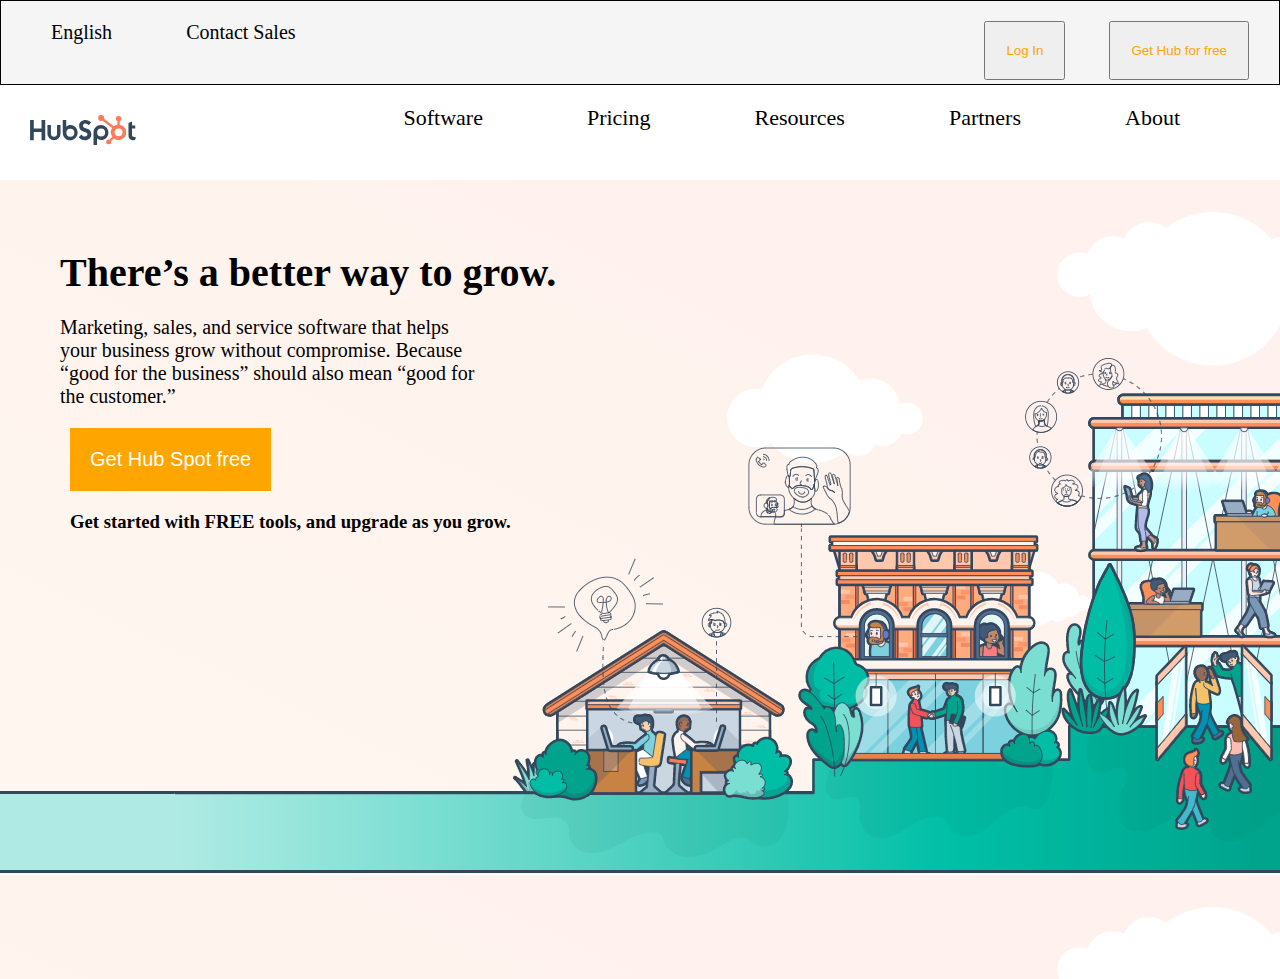
==== index.html @ 08f8e027 "inizio" ====
<!DOCTYPE html>
<html lang="en" dir="ltr">
  <head>
    <meta charset="utf-8">
    <title>Hubspot</title>
    <link rel="stylesheet" href="style.css">
  </head>
  <body>
    <nav>
      <div class="links">
        <a href="#">English</a>
        <a href="#">Contact Sales</a>
      </div>
      <div class="linkd">
        <button type="button" name="button">Log In</button>
        <button type="button" name="button">Get Hub for free</button>
      </div>
    </nav>
    <header>
      <div class="logos">
        <img src="img/logo.svg" alt="">
      </div>
      <div class="logod">
        <a href="#">Software</a>
        <a href="#">Pricing</a>
        <a href="#">Resources</a>
        <a href="#">Partners</a>
        <a href="#">About</a>
      </div>
    </header>
    <!-- fine header -->
    <!-- inizio parte centrale -->



    <section>


      <div class="rosa">
        <h1>There’s a better way to grow.</h1>
        <p>Marketing, sales, and service software that helps <br> your business grow without compromise. Because <br> “good for the business” should also mean “good for
          <br> the customer.”</p>
        <button type="button" name="button">Get Hub Spot free</button>
        <h3>Get started with FREE tools, and upgrade as you grow.</h3>
      </div>


    </section>




  </body>
</html>
---- style.css ----
/* Regole generali */
*{
  padding: 0;
  margin:0;
  box-sizing: border-box;
}

nav::after{
  content:"" ;
  display: table;
  clear: both;
}
nav{
  height: 85px;
  background-color: whitesmoke;
  border: 1px solid black;
}
.links{
  float: left;
  margin-top: 20px;

}
.links a{
  text-decoration: none;
  color: black;
  margin-right: 20px;
  padding-left: 50px;
  font-size: 20px;

}
.linkd{
  float: right;
  margin-top: 20px;
  margin-right: 30px;

}

.linkd button{
  color: orange;
  padding: 20px;
  margin-left: 40px;

}

/* parte  header */

header::after{
  content:"" ;
  display: table;
  clear: both;

}

.logos{
  float: left;
}
.logod{
  float: right;
  margin-top: 20px;
}

.logos img{
  margin-left: 30px;
  margin-top: 30px;
  margin-right: 50px;
  margin-bottom: 10px;
}
.logod a{
  margin-right: 30px;
  padding-right: 70px;
  text-decoration: none;
  color: black;
  font-size: 22px;
}
/* parte centrale */
section{
  background-image: url(img/jumbotron.png);
  height: 800px;
}

.rosa{
  margin-top: 20px;
  margin-left: 40px;
  padding-top: 50px;

}

.rosa h1{
  font-size: 40px;
  margin: 20px;
}
.rosa p{
  font-size: 20px;
  margin-left: 20px;
}
.rosa button{
  color: white;
  background-color: orange;
  border: none;
  font-size: 20px;
  margin-top: 20px;
  margin-left: 30px;
  padding: 20px;
}
.rosa h3{
  margin-left: 30px;
  margin-top: 20px;
}
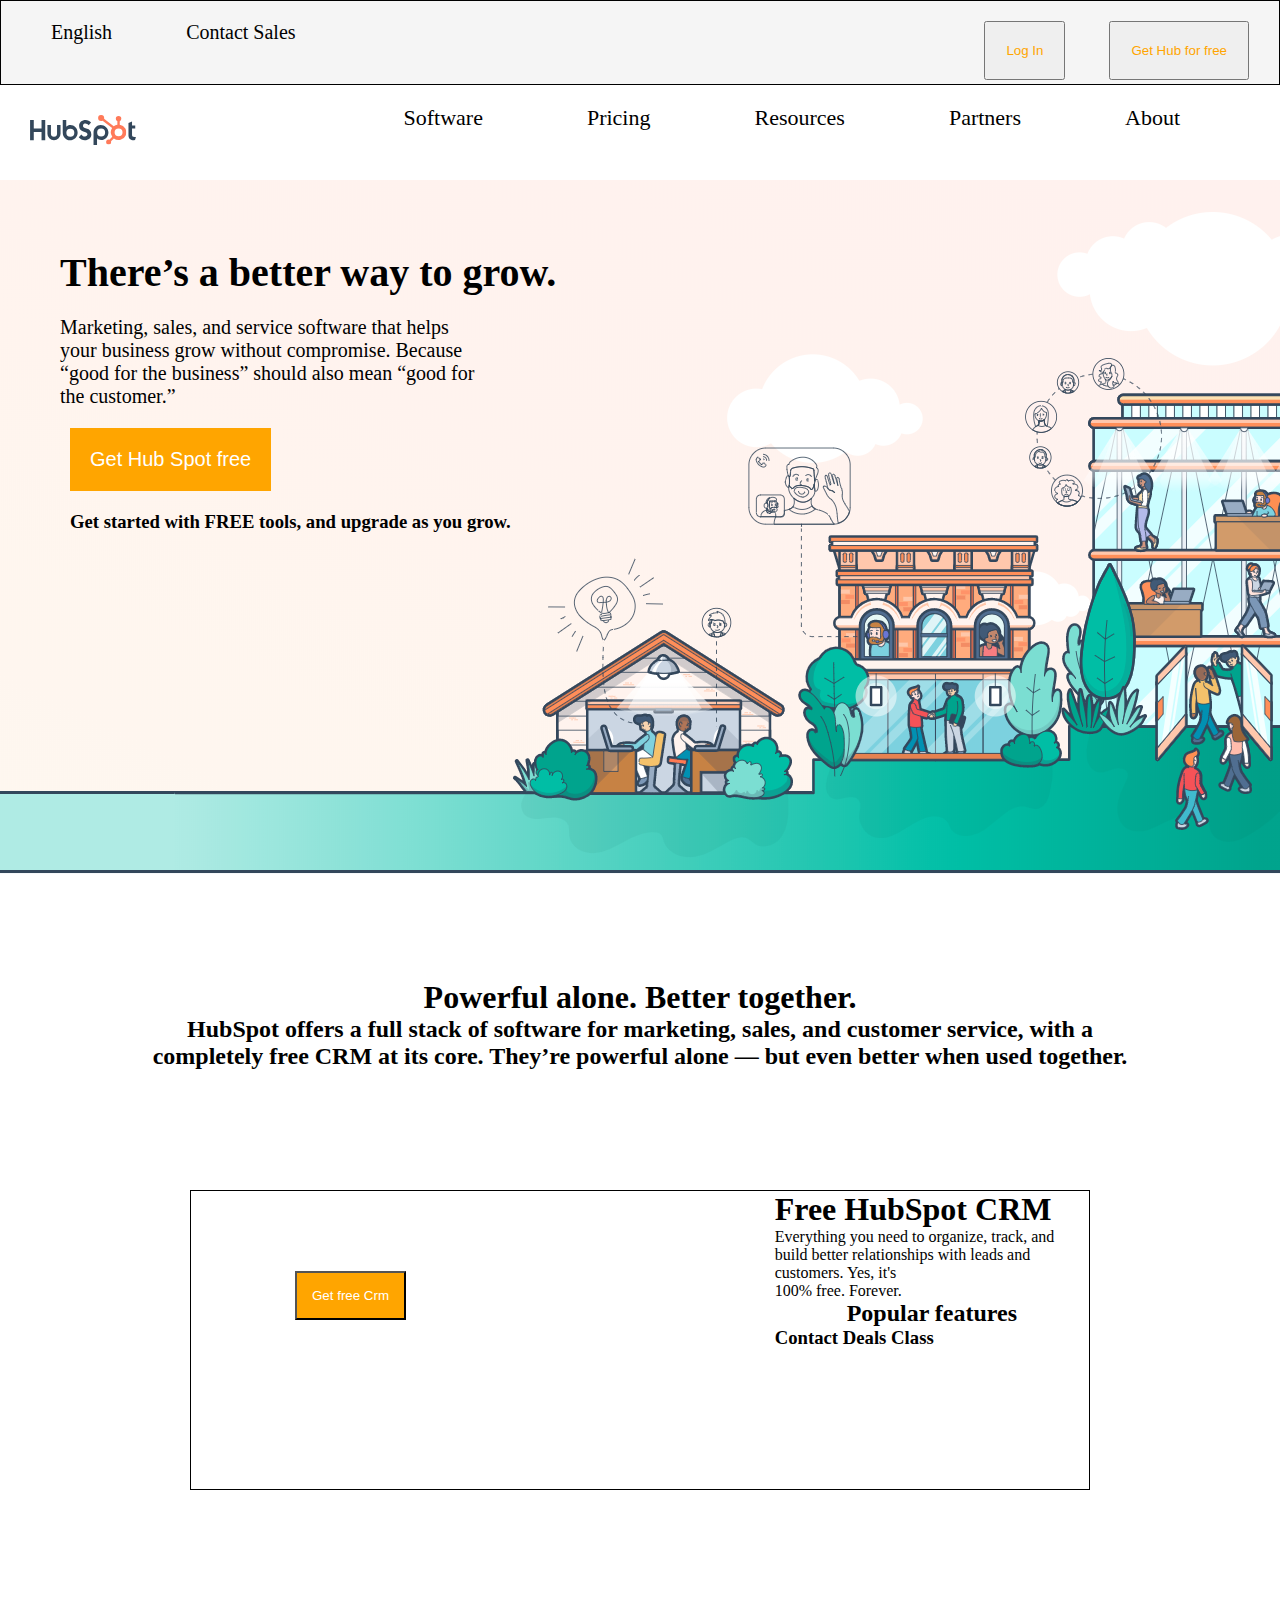
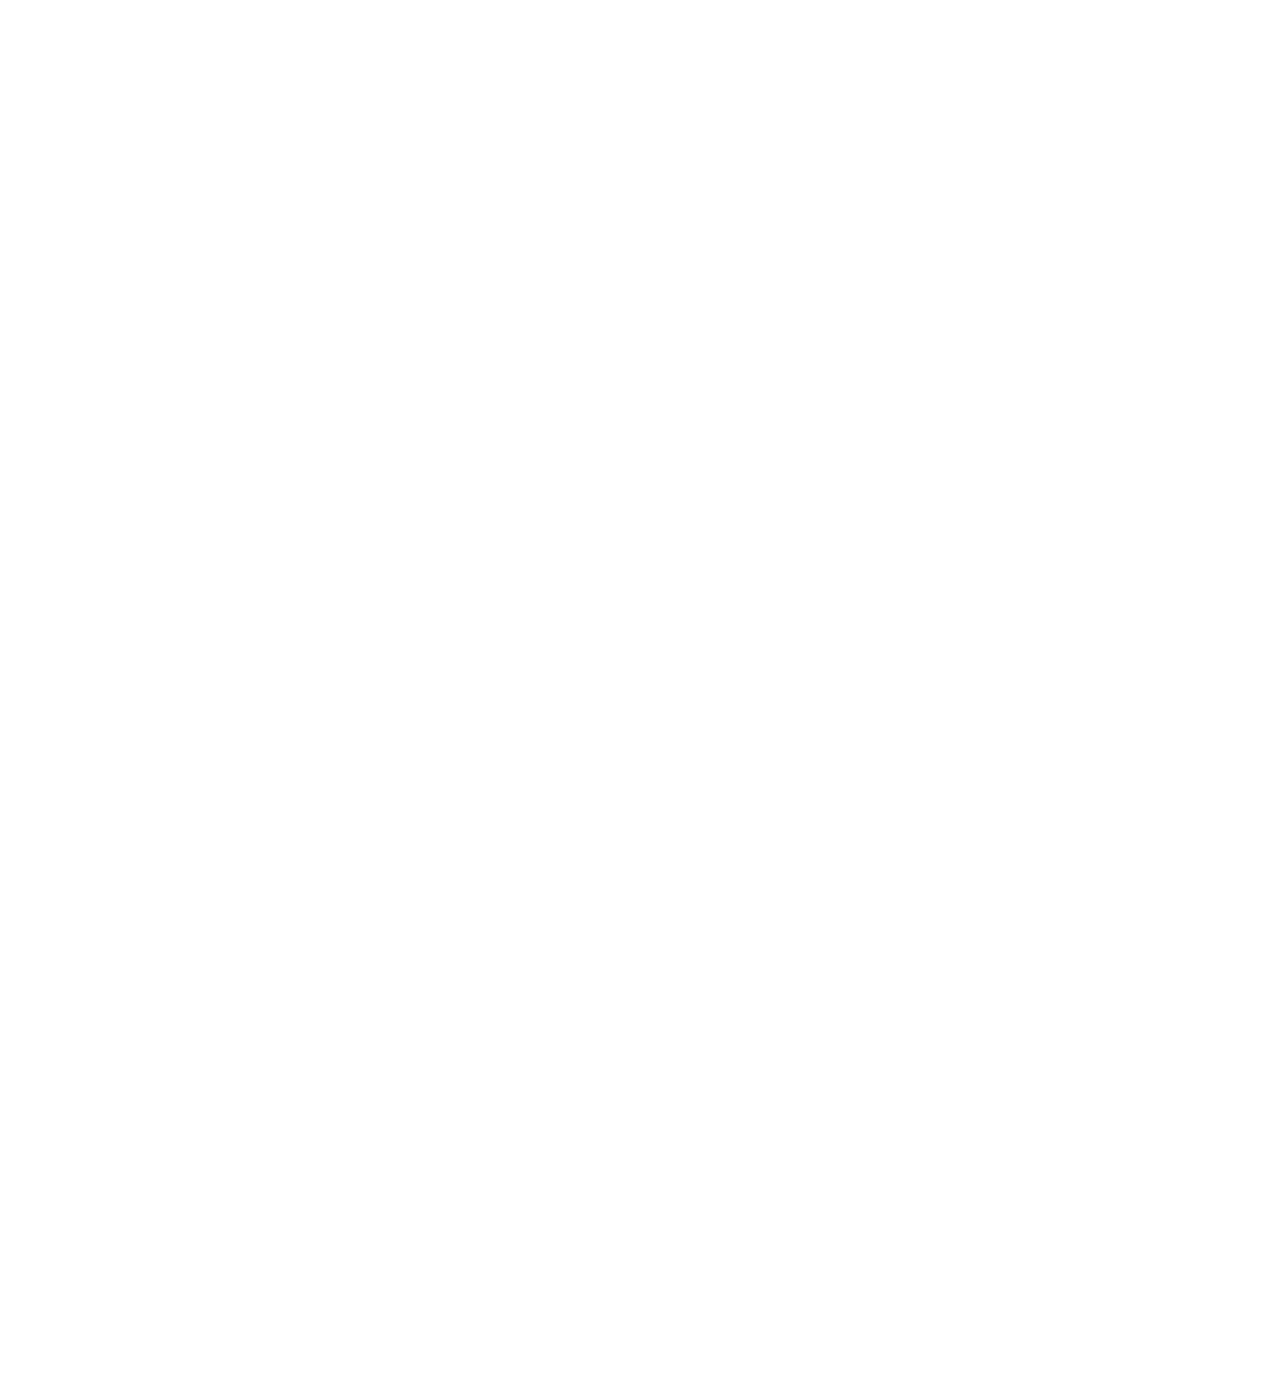
==== commit d7deda71: "metà" ====
--- a/index.html
+++ b/index.html
@@ -46,6 +46,27 @@
 
 
     </section>
+    <!-- immagine cubo -->
+    <main>
+      <div class="cubo">
+        <img src="img/rubik.png.lnk" alt="">
+        <h1>Powerful alone. Better together.</h1>
+        <h2>HubSpot offers a full stack of software for marketing, sales, and customer service, with a <br> completely free CRM at its core. They’re powerful alone — but even better when used together.</h2>
+      </div>
+      <div class="freehub">
+        <img src="img/libro.png.lnk" alt="">
+        <button type="button" name="button">Get free Crm</button>
+        <div class="crm">
+          <h1>Free HubSpot CRM</h1>
+          <p>Everything you need to organize, track, and build better relationships with leads and customers. Yes, it's <br> 100% free. Forever.</p>
+          <h2>Popular features</h2>
+          <h3>Contact <span>Deals</span> <span>Class</span> </h3>
+        </div>
+
+
+      </div>
+    </main>
+
 
 
 
--- a/style.css
+++ b/style.css
@@ -11,6 +11,7 @@
   clear: both;
 }
 nav{
+
   height: 85px;
   background-color: whitesmoke;
   border: 1px solid black;
@@ -76,6 +77,7 @@
 section{
   background-image: url(img/jumbotron.png);
   height: 800px;
+  background-repeat: no-repeat;
 }
 
 .rosa{
@@ -106,3 +108,51 @@
   margin-left: 30px;
   margin-top: 20px;
 }
+/* parte giocattolo */
+main{
+  height: 2000px;
+}
+
+.cubo img{
+  width: 200px;
+display: block;
+margin-left: auto;
+margin-right: auto;
+}
+.cubo h1,h2{
+  text-align: center;
+}
+/* freeee hub */
+.freehub{
+  height: 300px;
+  width: 900px;
+  border: 1px solid black;
+  margin-left: auto;
+  margin-right: auto;
+  display: block;
+  margin-top: 120px;
+}
+.freehub img{
+  width: 200px;
+  margin-left: 40px;
+  margin-top: 40px;
+
+}
+.bottone{
+
+padding: 30px;
+  color: white;
+  width: 30;
+}
+.freehub button{
+  margin-left: 60px;
+  padding: 15px;
+  background-color: orange;
+  color: white;
+  margin-top: 80px;
+}
+.crm{
+  float: right;
+  width: 35%;
+  margin-bottom: 100px;
+}
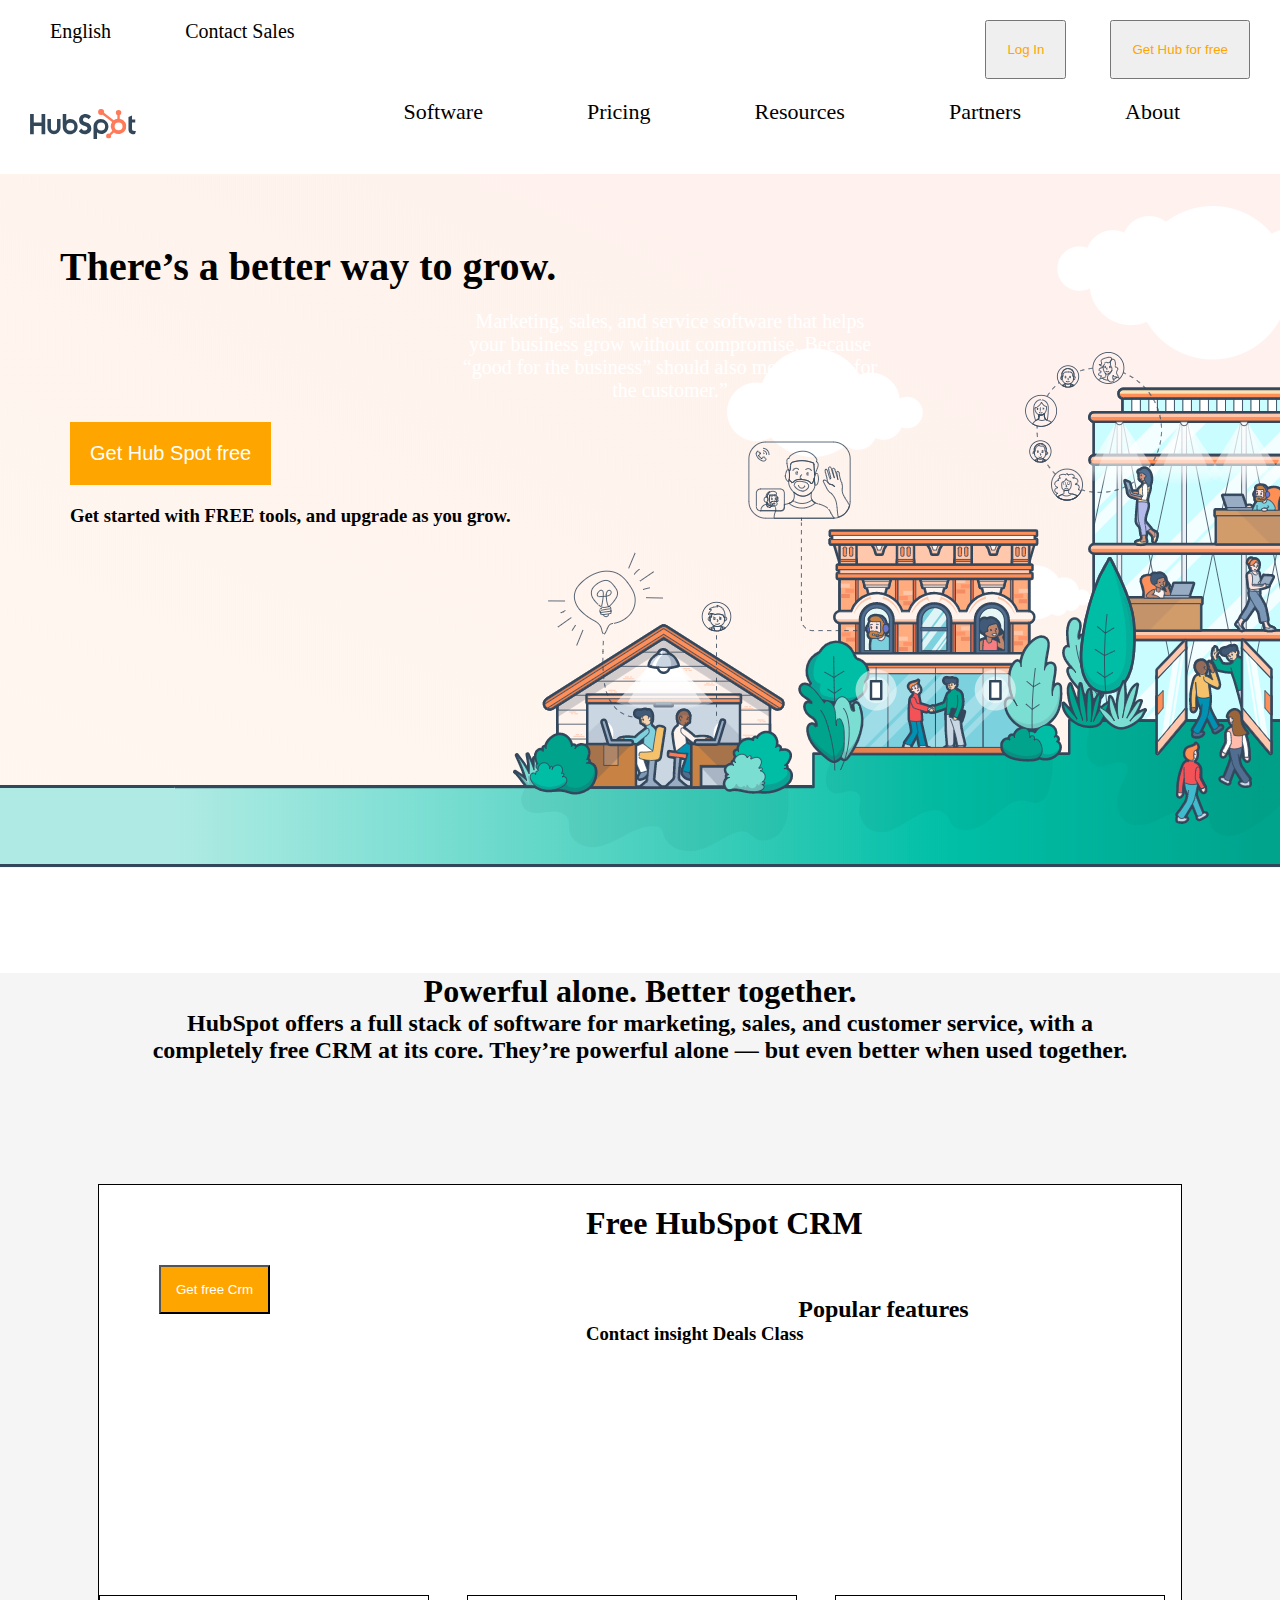
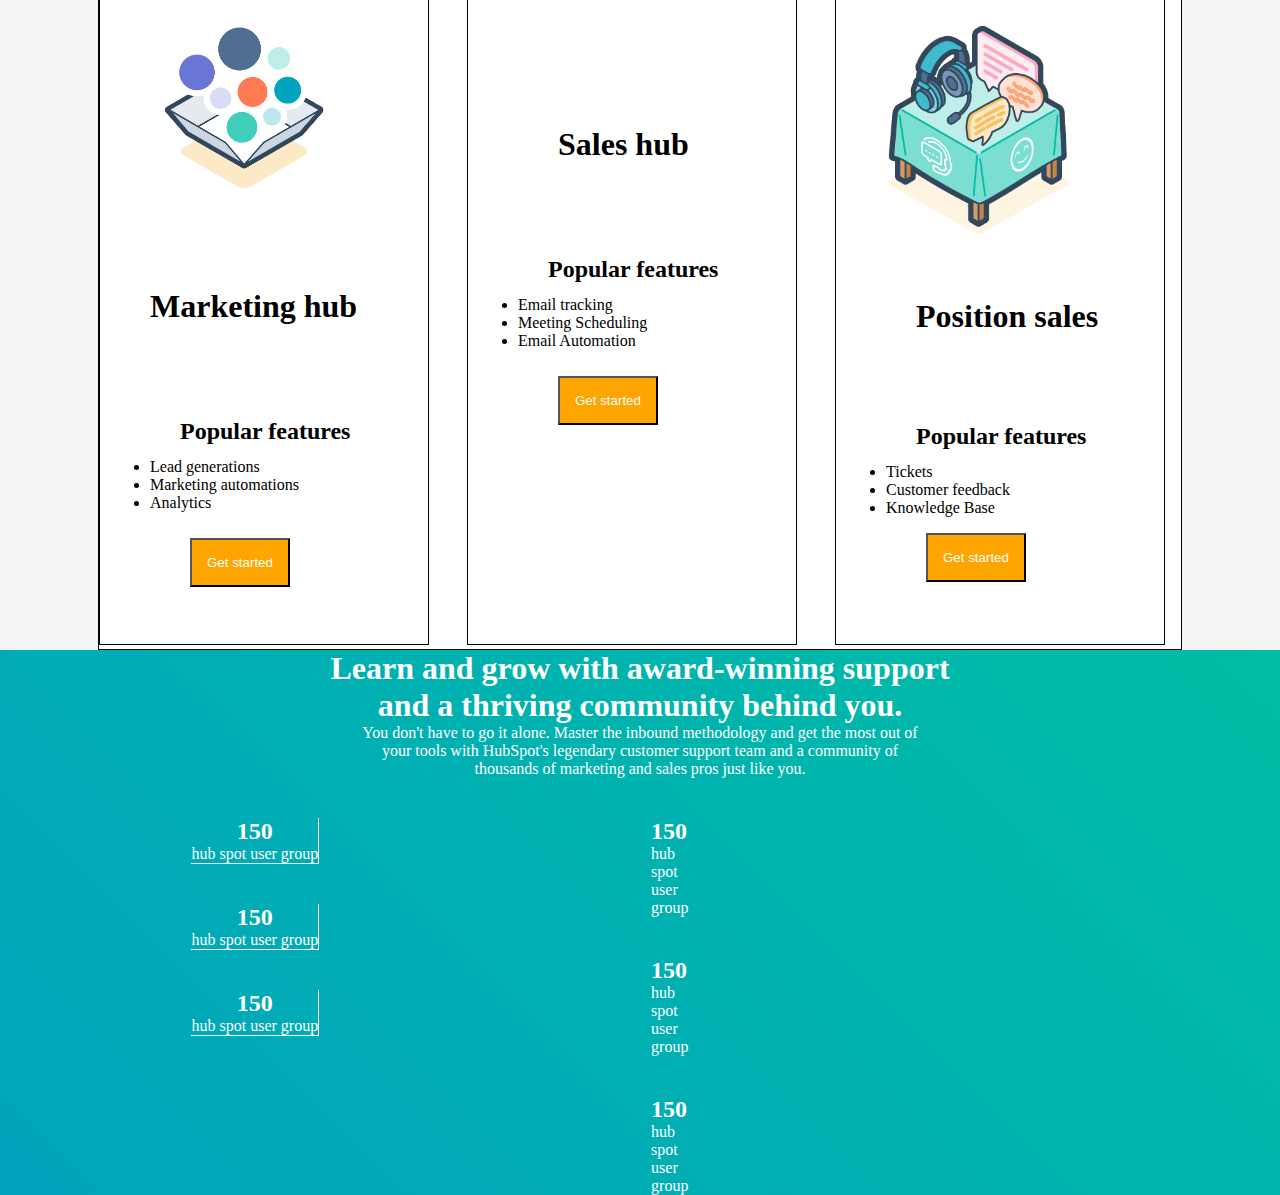
==== commit 22d6ba51: "metà" ====
--- a/index.html
+++ b/index.html
@@ -33,7 +33,7 @@
 
 
 
-    <section>
+    <section id="sfondo-grande">
 
 
       <div class="rosa">
@@ -53,19 +53,101 @@
         <h1>Powerful alone. Better together.</h1>
         <h2>HubSpot offers a full stack of software for marketing, sales, and customer service, with a <br> completely free CRM at its core. They’re powerful alone — but even better when used together.</h2>
       </div>
+      <!-- parte free hub -->
       <div class="freehub">
-        <img src="img/libro.png.lnk" alt="">
-        <button type="button" name="button">Get free Crm</button>
-        <div class="crm">
-          <h1>Free HubSpot CRM</h1>
-          <p>Everything you need to organize, track, and build better relationships with leads and customers. Yes, it's <br> 100% free. Forever.</p>
-          <h2>Popular features</h2>
-          <h3>Contact <span>Deals</span> <span>Class</span> </h3>
+        <div class="clearfix">
+          <div class="immbott">
+            <img src="img/libro.png.lnk" alt="">
+            <button type="button" name="button">Get free Crm</button>
+          </div>
+          <div class="crm">
+            <h1>Free HubSpot CRM</h1>
+            <p>Everything you need to organize, track, and build better relationships with leads and customers. Yes, it's <br> 100% free. Forever.</p>
+            <h2>Popular features</h2>
+            <h3>Contact insight <span>Deals</span> <span>Class</span> </h3>
+          </div>
         </div>
+        <!-- parte 3 colonne -->
+        <div id="colonne">
+          <div class="colonna1">
+            <img src="img/magia.png" alt="">
+            <h1>Marketing hub</h1>
+            <p>Marketing software to help you grow  <br>traffic, convert more visitors, and run  <br>complete inbound marketing campaigns <br> at scale.</p>
+            <h2>Popular features</h2>
+            <ul>
+              <li>Lead generations</li>
+              <li>Marketing automations</li>
+              <li>Analytics</li>
+            </ul>
+            <button type="button" name="button">Get started</button>
+          </div>
+          <div class="colonna2">
+            <img src="img/cartella.png" alt="">
+            <h1>Sales hub</h1>
+            <p>Time-saving sales software that helps  <br>you get deeper insights into prospects, <br> automate the tasks you hate, and close <br> more deals faster.</p>
+            <h2>Popular features</h2>
+            <ul>
+              <li>Email tracking</li>
+              <li>Meeting Scheduling</li>
+              <li>Email Automation</li>
+            </ul>
+            <button type="button" name="button">Get started</button>
+          </div>
+          <div class="colonna3">
+            <img src="img/tavolo.png" alt="">
+            <h1>Position sales</h1>
+            <p>Customer service software to help you <br> connect with customers, exceed  <br>expectations, and turn them into <br>promoters that grow your business.</p>
+            <h2>Popular features</h2>
+            <ul>
+              <li>Tickets</li>
+              <li>Customer feedback</li>
+              <li>Knowledge Base</li>
+            </ul>
+            <button type="button" name="button">Get started</button>
+
+          </div>
+        </div>
+      </div>
+    </main>
+    <main class="sezioneblu">
+      <div class="titolosezione">
+        <h1>Learn and grow with award-winning support <br> and a thriving community behind you.</h1>
+        <p>You don't have to go it alone. Master the inbound methodology and get the most out of  <br>your tools with HubSpot's legendary customer support team and a community of <br> thousands of marketing and sales pros just like you.
+</p>
+      </div>
+      <div class="wrapper">
+        <div class="board1">
+          <h2>150</h2>
+          <p>hub spot user group</p>
+        </div>
+        <div class="board1">
+          <h2>150</h2>
+          <p>hub spot user group</p>
+        </div>
+        <div class="board1">
+          <h2>150</h2>
+          <p>hub spot user group</p>
+        </div>
+        <div class="board2">
+          <h2>150</h2>
+          <p>hub spot user group</p>
+        </div>
+        <div class="board2">
+          <h2>150</h2>
+          <p>hub spot user group</p>
+        </div>
+        <div class="board2">
+          <h2>150</h2>
+          <p>hub spot user group</p>
+        </div>
+      </div>
 
 
-      </div>
+
     </main>
+
+
+
 
 
 
--- a/style.css
+++ b/style.css
@@ -10,11 +10,42 @@
   display: table;
   clear: both;
 }
+
+.clearfix::after {
+  content:"" ;
+  display: table;
+  clear: both;
+}
+.wrapper{
+  content:"" ;
+  display: table;
+  clear: both;
+}
+
+main{
+  background-color: whitesmoke;
+}
+.sezioneblu{
+  /*height: 600px;*/
+
+  background-image: linear-gradient(45deg,#00A4BD,#00BDA5);
+}
+
+.sezioneblu::after{
+  content:"" ;
+  display: table;
+  clear: both;
+}
+
+}
+}
+/* fine regole */
 nav{
 
   height: 85px;
   background-color: whitesmoke;
-  border: 1px solid black;
+  border :1px solid black;
+
 }
 .links{
   float: left;
@@ -28,6 +59,7 @@
   padding-left: 50px;
   font-size: 20px;
 
+
 }
 .linkd{
   float: right;
@@ -74,7 +106,7 @@
   font-size: 22px;
 }
 /* parte centrale */
-section{
+#sfondo-grande{
   background-image: url(img/jumbotron.png);
   height: 800px;
   background-repeat: no-repeat;
@@ -110,7 +142,7 @@
 }
 /* parte giocattolo */
 main{
-  height: 2000px;
+  /*height: 1550px;*/
 }
 
 .cubo img{
@@ -124,18 +156,29 @@
 }
 /* freeee hub */
 .freehub{
-  height: 300px;
-  width: 900px;
+
+  width: 1084px;
   border: 1px solid black;
   margin-left: auto;
   margin-right: auto;
   display: block;
   margin-top: 120px;
-}
+  background-color: white;
+}
+.freehub::after{
+  content:"" ;
+  display: table;
+  clear: both;
+}
+.immbott{
+  float: left;
+}
+
 .freehub img{
   width: 200px;
   margin-left: 40px;
-  margin-top: 40px;
+  margin-top: 10px;
+  display: block;
 
 }
 .bottone{
@@ -144,15 +187,194 @@
   color: white;
   width: 30;
 }
-.freehub button{
+.immbott button{
   margin-left: 60px;
   padding: 15px;
   background-color: orange;
   color: white;
-  margin-top: 80px;
+  margin-top: 70px;
 }
 .crm{
   float: right;
-  width: 35%;
+  width: 55%;
   margin-bottom: 100px;
-}
+  margin-top: 20px;
+}
+/* parte 3 colonne */
+#colonne{
+display: inline-block;
+
+}
+
+.colonna1{
+  width: 330px;
+  height: 650px;
+  border: 1px solid black;
+  margin-top: 150px;
+  display: inline-block;
+  background-color: white;
+
+
+}
+.colonna2{
+  width: 330px;
+  height: 650px;
+  border: 1px solid black;
+  margin-top: 150px;
+  display: inline-block;
+  margin-left: 34px;
+  background-color: white;
+}
+.colonna3{
+  width: 330px;
+  height: 650px;
+  border: 1px solid black;
+  margin-top: 150px;
+  display: inline-block;
+  margin-left: 34px;
+  background-color: white;
+}
+/* caratteristiche colonne */
+.colonna1 h1{
+  position: absolute;
+  margin-top: 100px;
+  margin-left: 50px;
+}
+.colonna1 p{
+  position: absolute;
+  margin-top: 140px;
+  margin-left: 50px;
+}
+.colonna1 h2{
+  position: absolute;
+  margin-top: 230px;
+  margin-left: 80px;
+}
+.colonna1 ul{
+  position: absolute;
+  margin-top: 270px;
+  margin-left: 50px;
+}
+.colonna1 button{
+  position: absolute;
+  margin-top: 350px;
+  color: white;
+  background-color: orange;
+  padding: 15px;
+  margin-left: 90px;
+}
+
+.colonna1 img{
+  position: relative;
+  display: block;
+  width: 200px;
+  margin-top: 30px;
+}
+/* caratteristiche colonna 2 */
+
+.colonna2 img{
+  position: relative;
+  display: block;
+  width: 200px;
+  margin-top: 30px;
+}
+.colonna2 h1{
+  position: absolute;
+  margin-top: 100px;
+  margin-left: 90px;
+}
+
+.colonna2 p{
+  position: absolute;
+  margin-top: 140px;
+  margin-left: 50px;
+}
+.colonna2 h2{
+  position: absolute;
+  margin-top: 230px;
+  margin-left: 50px;
+  margin-left: 80px;
+}
+.colonna2 ul{
+  position: absolute;
+  margin-top: 270px;
+  margin-left: 50px;
+}
+.colonna2 button{
+  position: absolute;
+  margin-top: 350px;
+  color: white;
+  background-color: orange;
+  padding: 15px;
+  margin-left: 90px;
+
+}
+
+/* caratteristiche colonna 3 */
+
+.colonna3 img{
+  position: relative;
+  display: block;
+  width: 200px;
+  margin-top: 30px;
+
+}
+
+.colonna3 h1{
+  position: absolute;
+  margin-top: 65px;
+  margin-left: 80px;
+}
+.colonna3 p{
+  position: absolute;
+  margin-top: 103px;
+  margin-left: 50px;
+}
+.colonna3 h2{
+  position: absolute;
+  margin-top: 190px;
+  margin-left: 50px;
+  margin-left: 80px;
+}
+.colonna3 ul{
+  position: absolute;
+  margin-top: 230px;
+  margin-left: 50px;
+}
+.colonna3 button{
+  position: absolute;
+  margin-top: 300px;
+  color: white;
+  background-color: orange;
+  padding: 15px;
+  margin-left: 90px;
+
+}
+
+
+/* fine colonne */
+/* inizio parte blu */
+
+.titolosezione h1,p{
+  color: white;
+text-align: center;
+
+}
+.wrapper{
+  
+}
+.board1{
+  float: left;
+  color: white;
+  margin-top: 40px;
+  margin-left: 50%;
+  border-right: 1px solid white;
+  border-bottom: 1px solid white;
+  }
+
+  .board2{
+    float: none;
+    color: white;
+    margin-top: 40px;
+    margin-left: 170%;
+  }
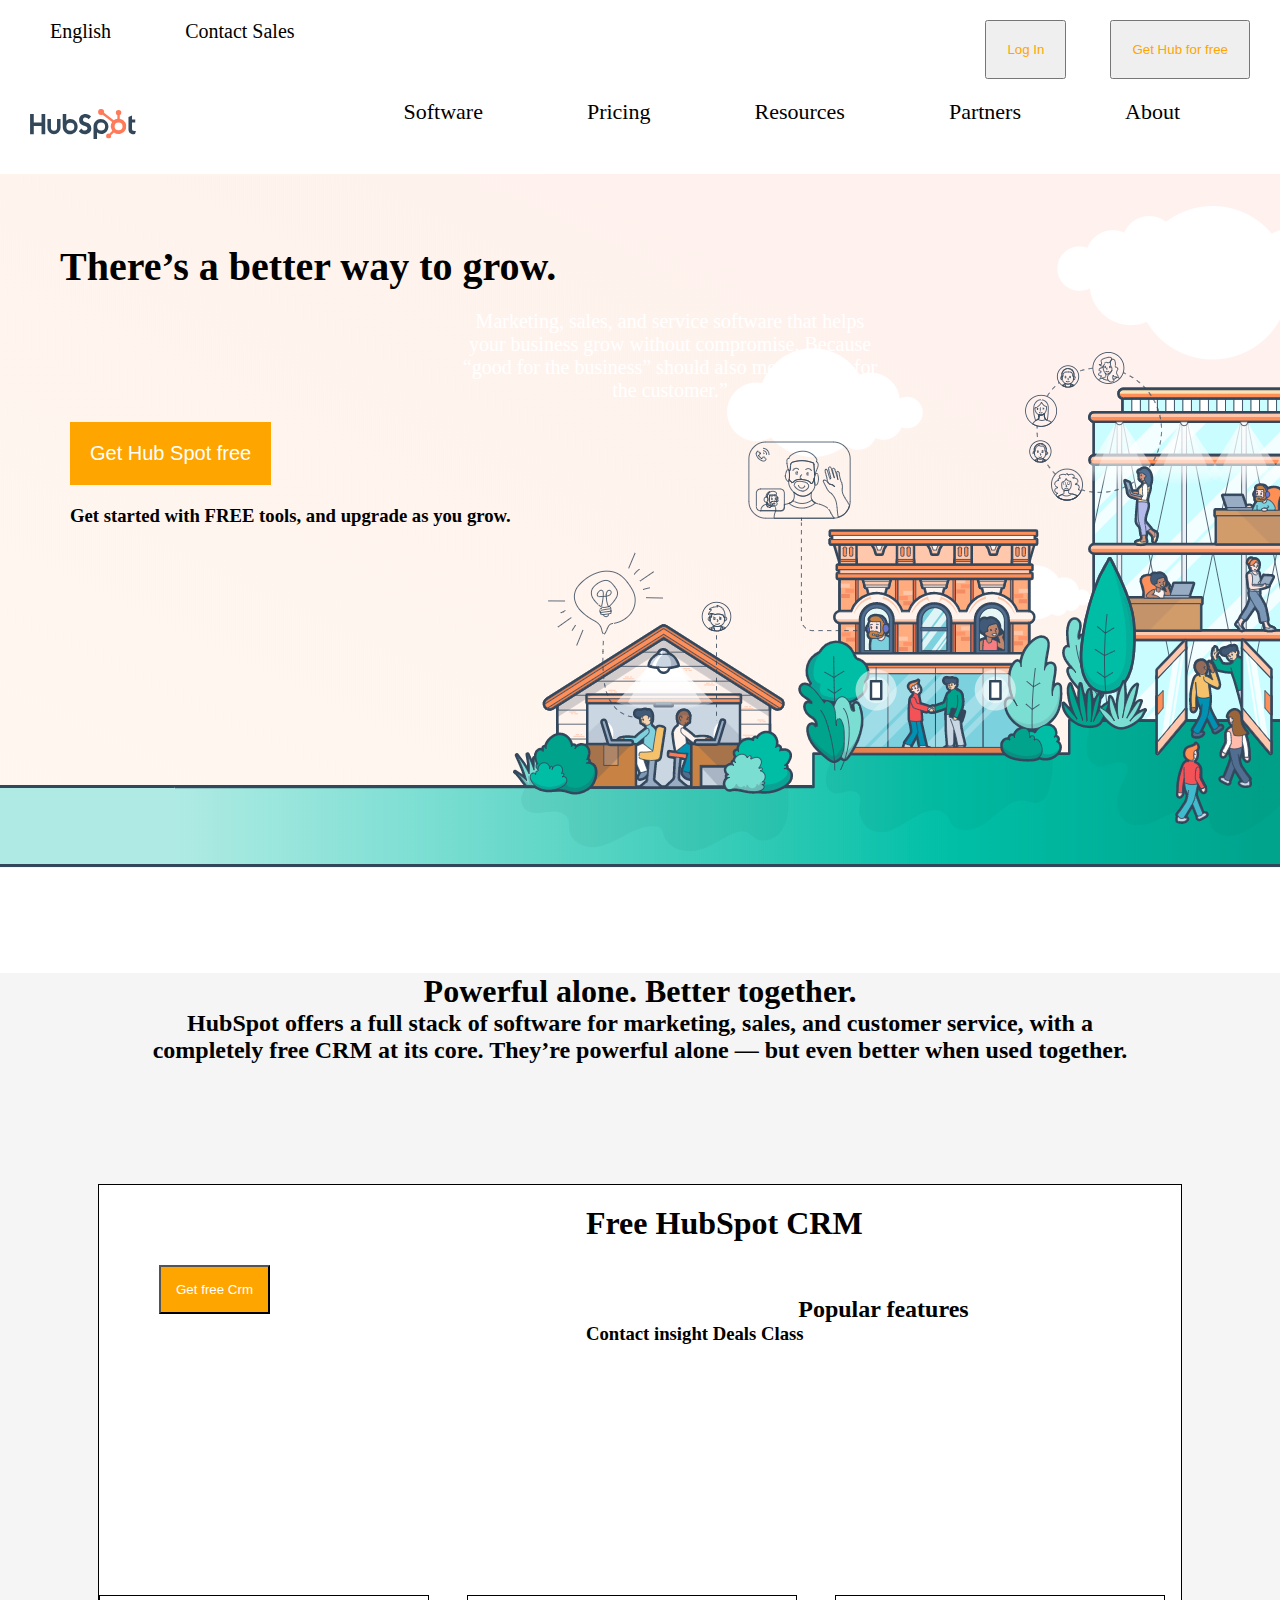
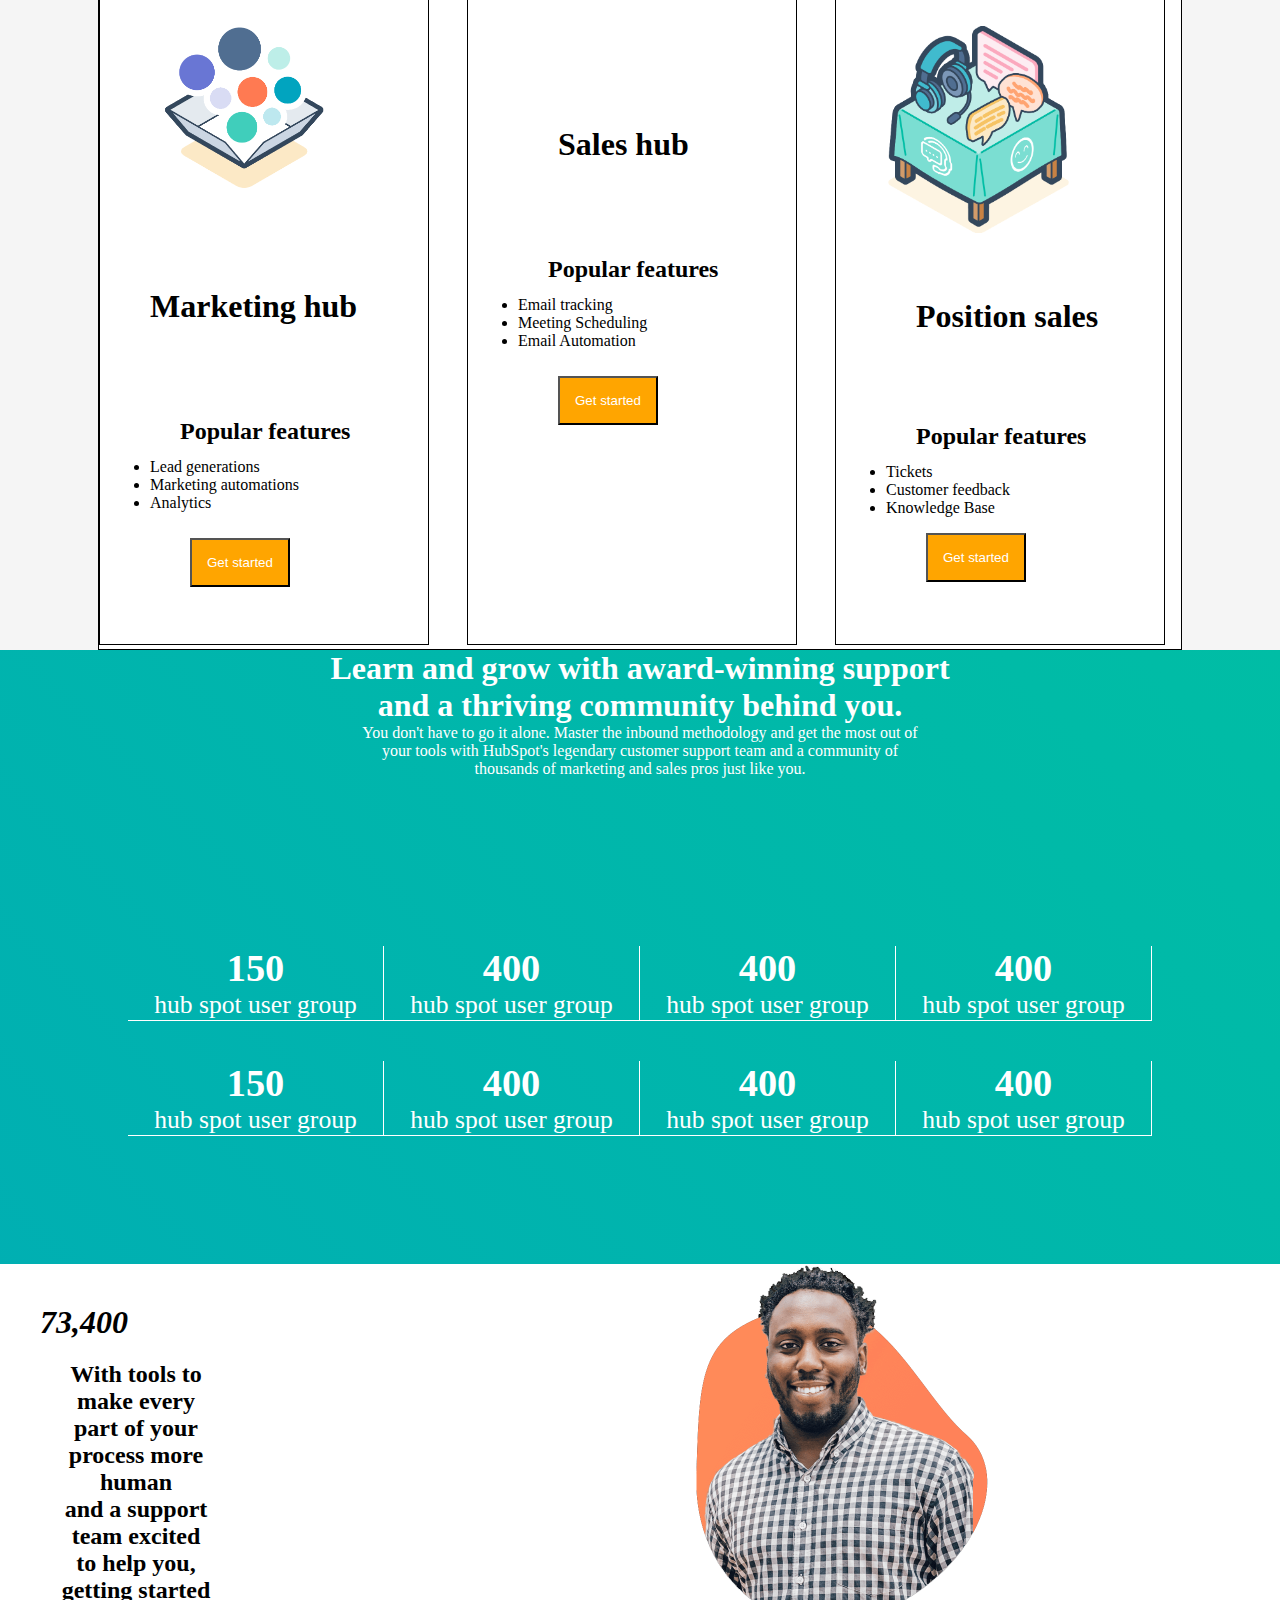
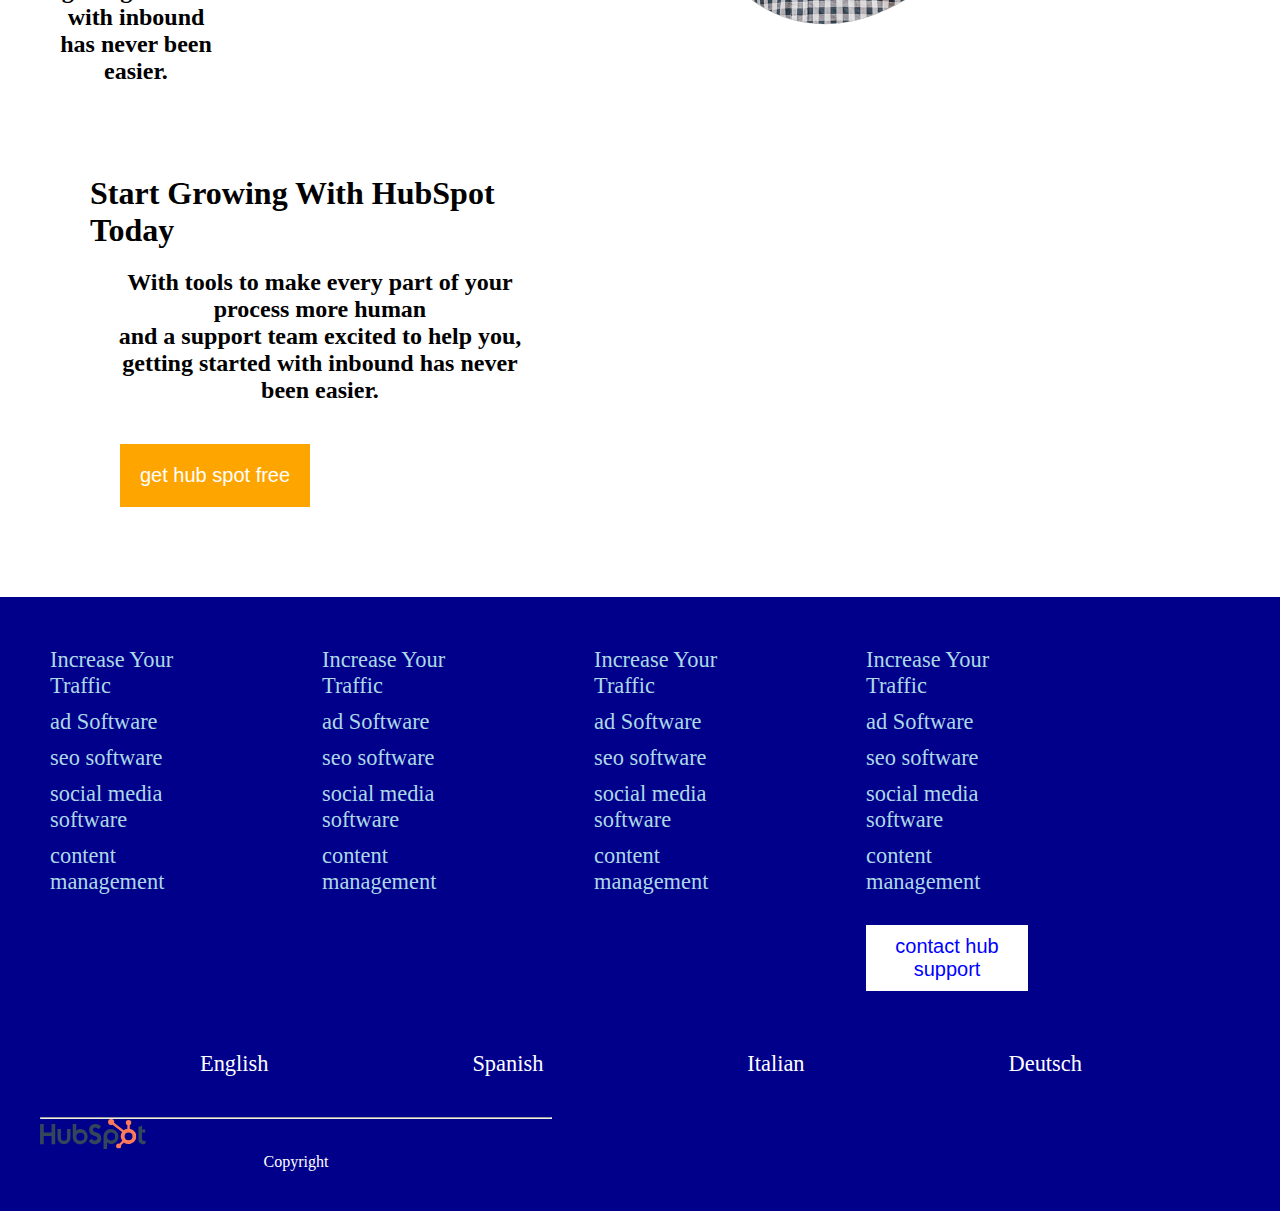
==== commit afca1007: "finale" ====
--- a/index.html
+++ b/index.html
@@ -4,11 +4,13 @@
     <meta charset="utf-8">
     <title>Hubspot</title>
     <link rel="stylesheet" href="style.css">
+    <link rel="stylesheet" href="https://use.fontawesome.com/releases/v5.12.1/css/all.css" integrity="sha384-v8BU367qNbs/aIZIxuivaU55N5GPF89WBerHoGA4QTcbUjYiLQtKdrfXnqAcXyTv" crossorigin="anonymous">
   </head>
   <body>
     <nav>
       <div class="links">
-        <a href="#">English</a>
+
+        <a href="#"><i class="fas fa-globe-americas"></i> English</a>
         <a href="#">Contact Sales</a>
       </div>
       <div class="linkd">
@@ -121,26 +123,123 @@
           <p>hub spot user group</p>
         </div>
         <div class="board1">
+          <h2>400</h2>
+          <p>hub spot user group</p>
+        </div>
+        <div class="board1">
+          <h2>400</h2>
+          <p>hub spot user group</p>
+        </div>
+        <div class="board1">
+          <h2>400</h2>
+          <p>hub spot user group</p>
+        </div>
+        <div class="board1">
           <h2>150</h2>
           <p>hub spot user group</p>
         </div>
         <div class="board1">
-          <h2>150</h2>
-          <p>hub spot user group</p>
-        </div>
-        <div class="board2">
-          <h2>150</h2>
-          <p>hub spot user group</p>
-        </div>
-        <div class="board2">
-          <h2>150</h2>
-          <p>hub spot user group</p>
-        </div>
-        <div class="board2">
-          <h2>150</h2>
-          <p>hub spot user group</p>
-        </div>
-      </div>
+          <h2>400</h2>
+          <p>hub spot user group</p>
+        </div>
+        <div class="board1">
+          <h2>400</h2>
+          <p>hub spot user group</p>
+        </div>
+        <div class="board1">
+          <h2>400</h2>
+          <p>hub spot user group</p>
+        </div>
+      </div>
+      <div class="wrapper2">
+        <div class="dati">
+
+        <div class="dato">
+          <h1>73,400</h1>
+          <h2>With tools to make every part of your process more human <br> and a support team excited to help you, getting started with inbound has never been easier.</h2>
+        </div>
+        <div class="dato2">
+          <h1>Start Growing With HubSpot Today</h1>
+          <h2>With tools to make every part of your process more human <br> and a support team excited to help you, getting started with inbound has never been easier.</h2>
+          <button type="button" name="button">get hub spot free</button>
+        </div>
+        </div>
+         <div class="nero">
+          <img src="img/incubodisalvini.png" alt="">
+
+         </div>
+      </div>
+      <footer>
+        <div class="canali">
+          <ul>
+            <li>Increase Your Traffic</li>
+            <li>ad Software</li>
+            <li>seo software</li>
+            <li>social media software</li>
+            <li>content management</li>
+          </ul>
+        </div>
+        <div class="canali">
+          <ul>
+            <li>Increase Your Traffic</li>
+            <li>ad Software</li>
+            <li>seo software</li>
+            <li>social media software</li>
+            <li>content management</li>
+          </ul>
+        </div>
+        <div class="canali">
+          <ul>
+            <li>Increase Your Traffic</li>
+            <li>ad Software</li>
+            <li>seo software</li>
+            <li>social media software</li>
+            <li>content management</li>
+          </ul>
+        </div>
+        <div class="canali">
+          <ul>
+            <li>Increase Your Traffic</li>
+            <li>ad Software</li>
+            <li>seo software</li>
+            <li>social media software</li>
+            <li>content management</li>
+          </ul>
+          <button type="button" name="button">contact hub support</button>
+          <i class="fab fa-facebook"> <span><i class="fab fa-instagram"></i> </span> <span><i class="fab fa-youtube"></i></span> </i>
+        </div>
+        <div class="listasotto">
+          <a href="#">English</a>
+          <a href="#">Spanish</a>
+          <a href="#">Italian</a>
+          <a href="#">Deutsch</a>
+        </div>
+
+        <div class="finale">
+          <hr>
+          <img src="img/logo.svg" alt="">
+          <p>Copyright<i class="far fa-copyright"></i></p>
+        
+        </div>
+
+
+
+
+
+      </footer>
+
+
+
+
+
+
+
+
+
+
+
+
+
 
 
 
--- a/style.css
+++ b/style.css
@@ -10,13 +10,28 @@
   display: table;
   clear: both;
 }
-
+footer::after{
+  content:"" ;
+  display: table;
+  clear: both;
+
+}
+
+footer{
+  background-color: darkblue;
+}
 .clearfix::after {
   content:"" ;
   display: table;
   clear: both;
 }
-.wrapper{
+.wrapper::after{
+  content:"" ;
+  display: table;
+  clear: both;
+}
+.wrapper2::after{
+
   content:"" ;
   display: table;
   clear: both;
@@ -361,20 +376,105 @@
 
 }
 .wrapper{
-  
+margin: 10%;
 }
 .board1{
   float: left;
   color: white;
   margin-top: 40px;
-  margin-left: 50%;
+
   border-right: 1px solid white;
   border-bottom: 1px solid white;
+  font-size: 160%;
+  width: 25%;
   }
-
-  .board2{
-    float: none;
-    color: white;
+.wrapper2{
+  background-color: white;
+}
+
+/* dati */
+  .dato{
+
+    width: 30%;
     margin-top: 40px;
-    margin-left: 170%;
+    margin-left: 40px;
   }
+  .dato h1{
+    font-style: italic;
+  }
+
+.dato2{
+  margin: 90px;
+
+}
+.dato2 h2{
+  margin: 20px;
+}
+.dato h2{
+  margin: 20px;
+}
+.dato2 button{
+  color: white;
+  background-color: orange;
+  border: none;
+  font-size: 20px;
+  margin-top: 20px;
+  margin-left: 30px;
+  padding: 20px;
+}
+.nero img{
+width: 50%;
+}
+.nero{
+float: right;
+display: inline-block;
+
+}
+.dati{
+  float: left;
+  width: 50%;
+}
+
+/* footer */
+.canali{
+  width: 15%;
+  float: left;
+  margin-top: 40px;
+  font-size: 140%;
+  margin: 40px;
+  color: lightblue;
+
+}
+.canali ul{
+    list-style-type: none;
+}
+.canali li{
+  margin: 10px;
+  font: inherit;
+}
+
+.canali button{
+  color: blue;
+  background-color: white;
+  border: none;
+  font-size: 20px;
+  margin: 20px;
+  margin-left: 10px;
+  padding: 10px;
+}
+.listasotto{
+  float: left;
+  color: white;
+  width: 100%;
+}
+.listasotto a{
+color: white;
+font-size: 140%;
+margin-left: 200px;
+text-decoration: none;
+}
+.finale{
+  float: left;
+  margin: 40px;
+  width: 40%;
+}
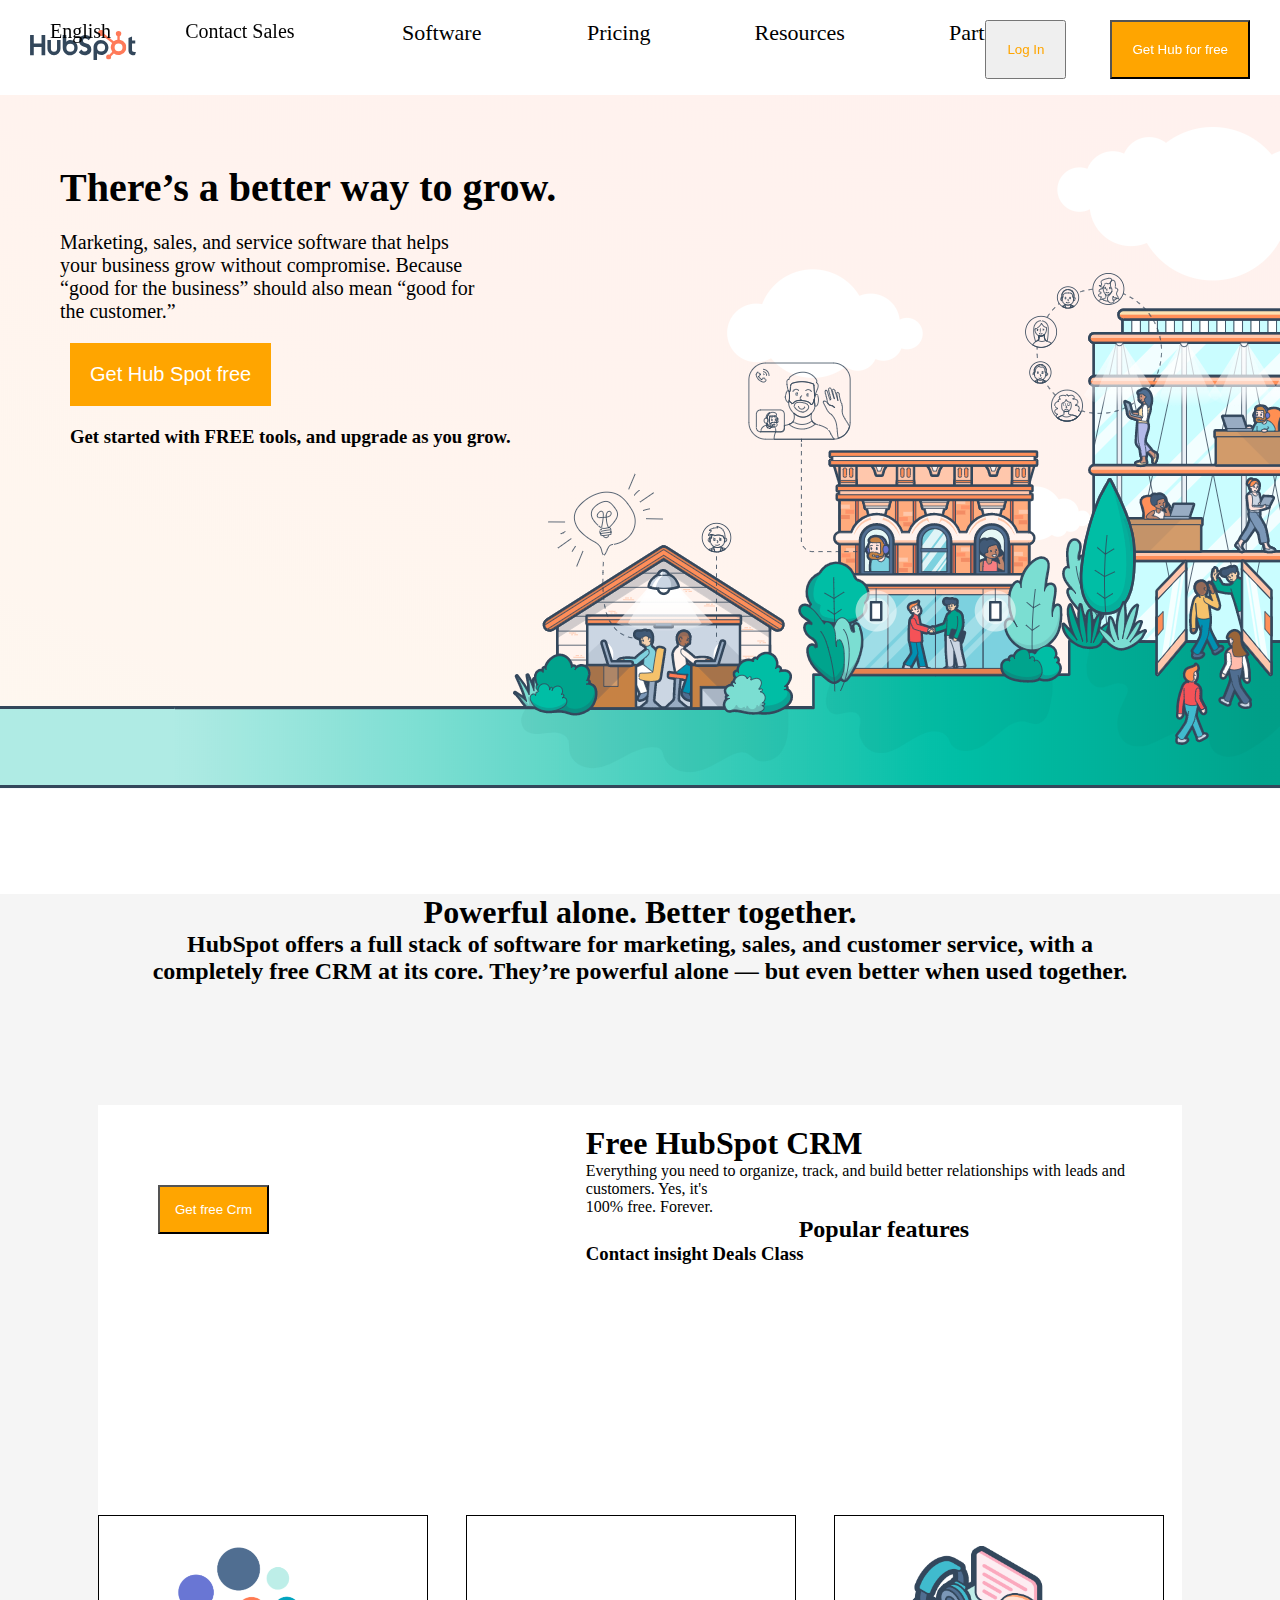
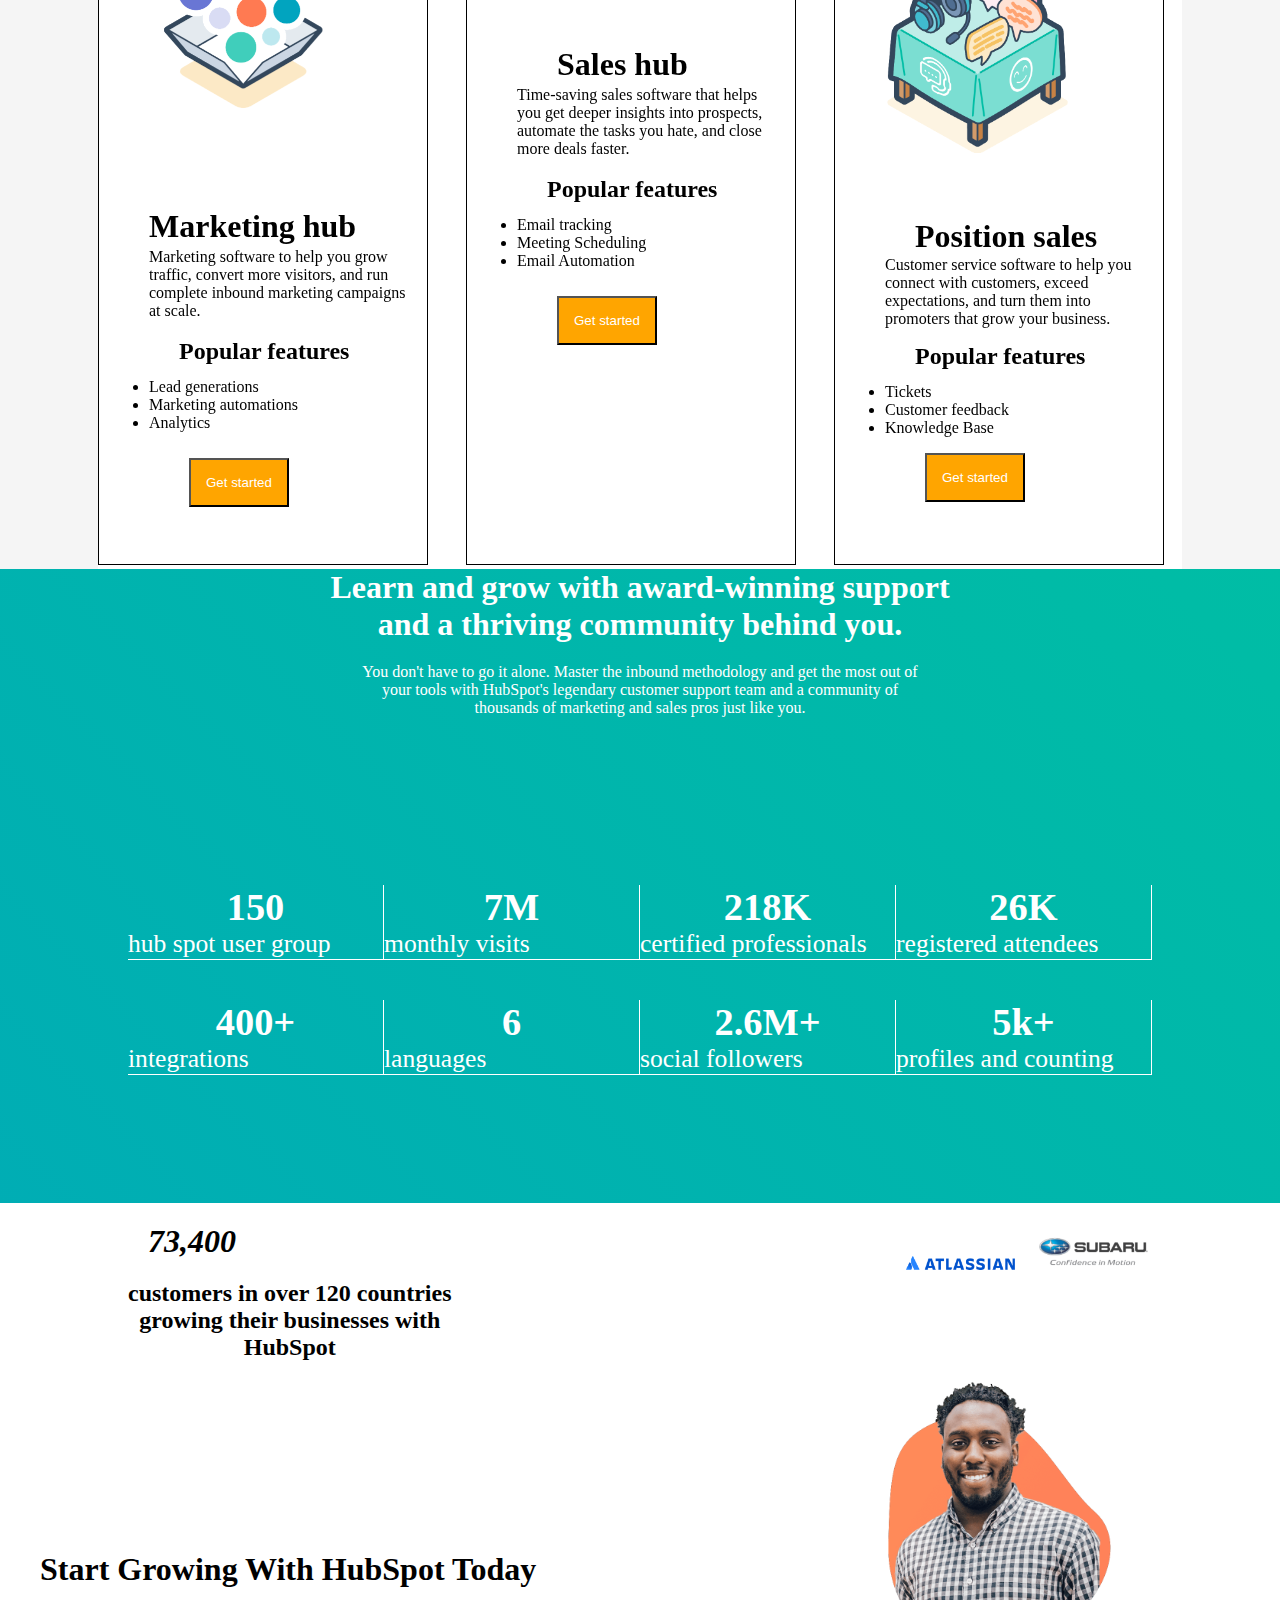
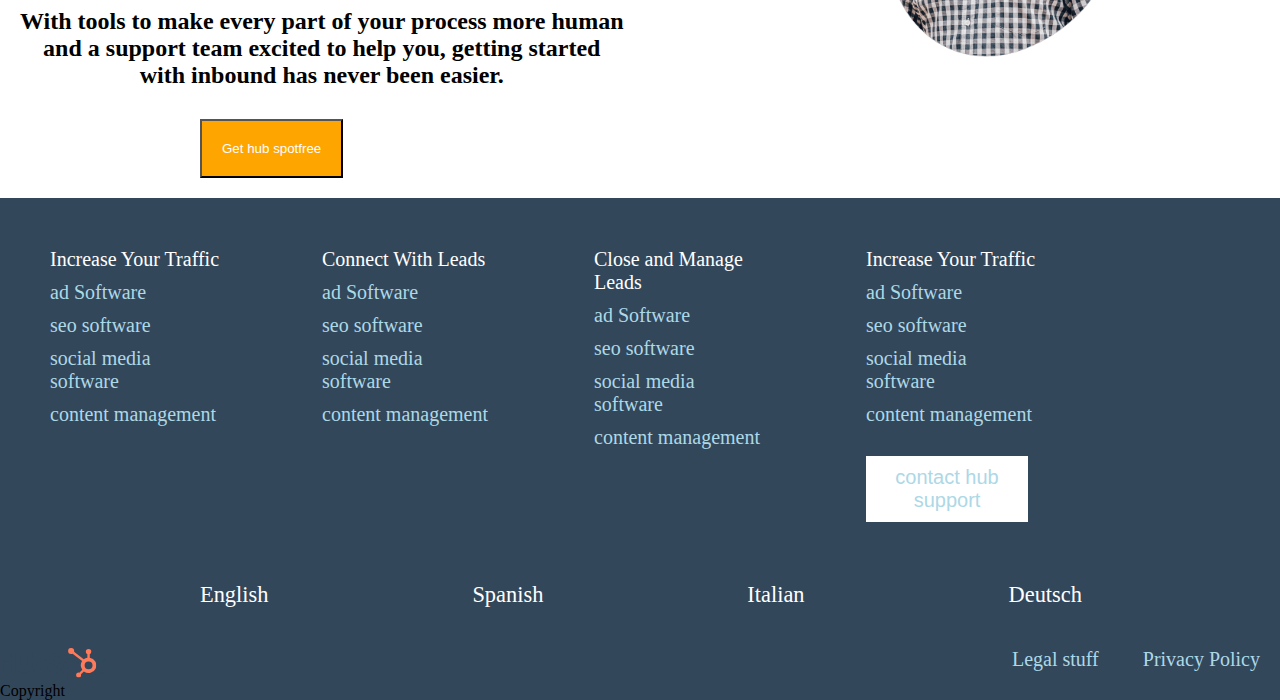
==== commit 103f85a4: "finale" ====
--- a/index.html
+++ b/index.html
@@ -14,8 +14,8 @@
         <a href="#">Contact Sales</a>
       </div>
       <div class="linkd">
-        <button type="button" name="button">Log In</button>
-        <button type="button" name="button">Get Hub for free</button>
+        <button class="ciao1"type="button" name="button">Log In</button>
+        <button class="ciao" type="button" name="button">Get Hub for free</button>
       </div>
     </nav>
     <header>
@@ -23,11 +23,11 @@
         <img src="img/logo.svg" alt="">
       </div>
       <div class="logod">
-        <a href="#">Software</a>
-        <a href="#">Pricing</a>
-        <a href="#">Resources</a>
-        <a href="#">Partners</a>
-        <a href="#">About</a>
+        <a href="#"> Software </a>
+        <a href="#"> Pricing</a>
+        <a href="#">  Resources</a>
+        <a href="#">   Partners</a>
+        <a href="#">   About</a>
       </div>
     </header>
     <!-- fine header -->
@@ -77,9 +77,9 @@
             <p>Marketing software to help you grow  <br>traffic, convert more visitors, and run  <br>complete inbound marketing campaigns <br> at scale.</p>
             <h2>Popular features</h2>
             <ul>
-              <li>Lead generations</li>
-              <li>Marketing automations</li>
-              <li>Analytics</li>
+              <li> <i class="far fa-check-circle"></i>Lead generations</li>
+              <li><i class="far fa-check-circle"></i>Marketing automations</li>
+              <li><i class="far fa-check-circle"></i>Analytics</li>
             </ul>
             <button type="button" name="button">Get started</button>
           </div>
@@ -119,87 +119,98 @@
       </div>
       <div class="wrapper">
         <div class="board1">
+          
           <h2>150</h2>
           <p>hub spot user group</p>
         </div>
         <div class="board1">
-          <h2>400</h2>
-          <p>hub spot user group</p>
-        </div>
-        <div class="board1">
-          <h2>400</h2>
-          <p>hub spot user group</p>
-        </div>
-        <div class="board1">
-          <h2>400</h2>
-          <p>hub spot user group</p>
-        </div>
-        <div class="board1">
-          <h2>150</h2>
-          <p>hub spot user group</p>
-        </div>
-        <div class="board1">
-          <h2>400</h2>
-          <p>hub spot user group</p>
-        </div>
-        <div class="board1">
-          <h2>400</h2>
-          <p>hub spot user group</p>
-        </div>
-        <div class="board1">
-          <h2>400</h2>
-          <p>hub spot user group</p>
+          <h2>7M</h2>
+          <p>monthly visits</p>
+        </div>
+        <div class="board1">
+          <h2>218K</h2>
+          <p>certified professionals</p>
+        </div>
+        <div class="board1">
+          <h2>26K</h2>
+          <p>registered attendees</p>
+        </div>
+        <div class="board1">
+          <h2>400+</h2>
+          <p>integrations</p>
+        </div>
+        <div class="board1">
+          <h2>6</h2>
+          <p>languages</p>
+        </div>
+        <div class="board1">
+          <h2>2.6M+</h2>
+          <p>social followers</p>
+        </div>
+        <div class="board1">
+          <h2>5k+</h2>
+          <p>profiles and counting</p>
         </div>
       </div>
       <div class="wrapper2">
         <div class="dati">
 
-        <div class="dato">
+         <div class="dato">
           <h1>73,400</h1>
-          <h2>With tools to make every part of your process more human <br> and a support team excited to help you, getting started with inbound has never been easier.</h2>
-        </div>
-        <div class="dato2">
-          <h1>Start Growing With HubSpot Today</h1>
-          <h2>With tools to make every part of your process more human <br> and a support team excited to help you, getting started with inbound has never been easier.</h2>
-          <button type="button" name="button">get hub spot free</button>
-        </div>
-        </div>
-         <div class="nero">
-          <img src="img/incubodisalvini.png" alt="">
-
+          <h2>customers in over 120 countries <br> growing their businesses with <br> HubSpot</h2>
          </div>
+         <div class="dato2">
+           <img src="img/atlassian.png" alt="">
+           <img src="img/subaru.png" alt="">
+
+         </div>
+        </div>
+        <div class="datisotto">
+          <div class="start">
+            <h1>Start Growing With HubSpot Today</h1>
+            <h2>With tools to make every part of your process more human <br> and a support team excited to help you, getting started  <br>with inbound has never been easier.</h2>
+            <button type="button" name="button">Get hub spotfree</button>
+          </div>
+          <div class="nero">
+            <img src="img/incubodisalvini.png" alt="">
+
+          </div>
+
+
+        </div>
+
       </div>
       <footer>
         <div class="canali">
           <ul>
-            <li>Increase Your Traffic</li>
-            <li>ad Software</li>
-            <li>seo software</li>
-            <li>social media software</li>
-            <li>content management</li>
-          </ul>
-        </div>
-        <div class="canali">
-          <ul>
-            <li>Increase Your Traffic</li>
-            <li>ad Software</li>
-            <li>seo software</li>
-            <li>social media software</li>
-            <li>content management</li>
-          </ul>
-        </div>
-        <div class="canali">
-          <ul>
-            <li>Increase Your Traffic</li>
-            <li>ad Software</li>
-            <li>seo software</li>
-            <li>social media software</li>
-            <li>content management</li>
-          </ul>
-        </div>
-        <div class="canali">
-          <ul>
-            <li>Increase Your Traffic</li>
+            <li class="miao" >Increase Your Traffic</li>
+            <li>ad Software</li>
+            <li>seo software</li>
+            <li>social media software</li>
+            <li>content management</li>
+          </ul>
+        </div>
+        <div class="canali">
+          <ul>
+            <li class="miao" >Connect With Leads</li>
+            <li>ad Software</li>
+            <li>seo software</li>
+            <li>social media software</li>
+            <li>content management</li>
+          </ul>
+        </div>
+        <div class="canali">
+          <ul>
+            <li class="miao" > Close and Manage Leads</li>
+            <li>ad Software</li>
+            <li>seo software</li>
+            <li>social media software</li>
+            <li>content management</li>
+          </ul>
+        </div>
+        <div class="canali">
+          <ul>
+            <li class="miao" > Increase Your Traffic</li>
             <li>ad Software</li>
             <li>seo software</li>
             <li>social media software</li>
@@ -216,10 +227,19 @@
         </div>
 
         <div class="finale">
-          <hr>
-          <img src="img/logo.svg" alt="">
-          <p>Copyright<i class="far fa-copyright"></i></p>
-        
+          <div class="logofinale">
+           <img src="img/logo.svg" alt="">
+             <p>Copyright<i class="far fa-copyright"></i></p>
+          </div>
+          <div class="finito">
+            <a href="#">Legal stuff</a>
+            <a href="#">Privacy Policy</a>
+
+          </div>
+
+
+
+
         </div>
 
 
--- a/style.css
+++ b/style.css
@@ -17,8 +17,10 @@
 
 }
 
+
+
 footer{
-  background-color: darkblue;
+  background-color: #33475b;
 }
 .clearfix::after {
   content:"" ;
@@ -61,6 +63,13 @@
   background-color: whitesmoke;
   border :1px solid black;
 
+}
+
+nav{
+  position: fixed;
+  top: 0;
+  left: 0;
+right: 0;
 }
 .links{
   float: left;
@@ -82,8 +91,13 @@
   margin-right: 30px;
 
 }
-
-.linkd button{
+.ciao{
+  background-color: orange;
+  color: white;
+  padding: 20px;
+  margin-left: 40px;
+}
+.ciao1{
   color: orange;
   padding: 20px;
   margin-left: 40px;
@@ -173,7 +187,7 @@
 .freehub{
 
   width: 1084px;
-  border: 1px solid black;
+
   margin-left: auto;
   margin-right: auto;
   display: block;
@@ -370,10 +384,15 @@
 /* fine colonne */
 /* inizio parte blu */
 
-.titolosezione h1,p{
+.titolosezione h1{
   color: white;
 text-align: center;
 
+}
+.titolosezione p{
+  text-align: center;
+  color: white;
+  margin-top: 20px;
 }
 .wrapper{
 margin: 10%;
@@ -393,46 +412,62 @@
 }
 
 /* dati */
-  .dato{
-
-    width: 30%;
-    margin-top: 40px;
-    margin-left: 40px;
+.dati::after{ content:"";
+display: table;
+clear: both;
+  }
+.dato{
+    float: left;
+    margin-left: 10%;
+
   }
   .dato h1{
     font-style: italic;
+    margin-left: 80px;
+    margin: 20px;
   }
 
 .dato2{
-  margin: 90px;
-
-}
-.dato2 h2{
+  float: right;
+  width: 30%;
+  padding: 10px;
+  margin: 10px;
+}
+.dato2 img{
+  width: 30%;
+  margin: 10px;
+}
+/* dati sotoo */
+
+.datisotto::after{
+  content:"";
+  display: table;
+  clear: both;
+}
+.datisotto{
   margin: 20px;
 }
-.dato h2{
+.datisotto h1{
   margin: 20px;
 }
-.dato2 button{
-  color: white;
-  background-color: orange;
-  border: none;
-  font-size: 20px;
-  margin-top: 20px;
-  margin-left: 30px;
+.start{
+  float: left;
+  margin-top: 150px;
+}
+.start button{
+  margin-left: 180px;
   padding: 20px;
+  background-color: orange;
+  color: white;
+  margin-top: 30px;
+}
+.nero{
+  float: right;
+  width: 30%;
+
 }
 .nero img{
-width: 50%;
-}
-.nero{
-float: right;
-display: inline-block;
-
-}
-.dati{
-  float: left;
-  width: 50%;
+  width: 60%;
 }
 
 /* footer */
@@ -443,8 +478,13 @@
   font-size: 140%;
   margin: 40px;
   color: lightblue;
-
-}
+  font-size: 20px;
+
+}
+.miao{
+  color: white;
+}
+
 .canali ul{
     list-style-type: none;
 }
@@ -454,7 +494,7 @@
 }
 
 .canali button{
-  color: blue;
+  color: lightblue;
   background-color: white;
   border: none;
   font-size: 20px;
@@ -473,8 +513,23 @@
 margin-left: 200px;
 text-decoration: none;
 }
-.finale{
-  float: left;
-  margin: 40px;
-  width: 40%;
-}
+.finale::after{
+  content:"";
+  display: table;
+  clear: both;
+}
+.logofinale{
+  float: left;
+  margin-top: 40px;
+}
+.finito{
+  float: right;
+  margin-top: 40px;
+
+}
+.finito a{
+  text-decoration: none;
+  font-size: 20px;
+  margin: 20px;
+  color: lightblue;
+}
